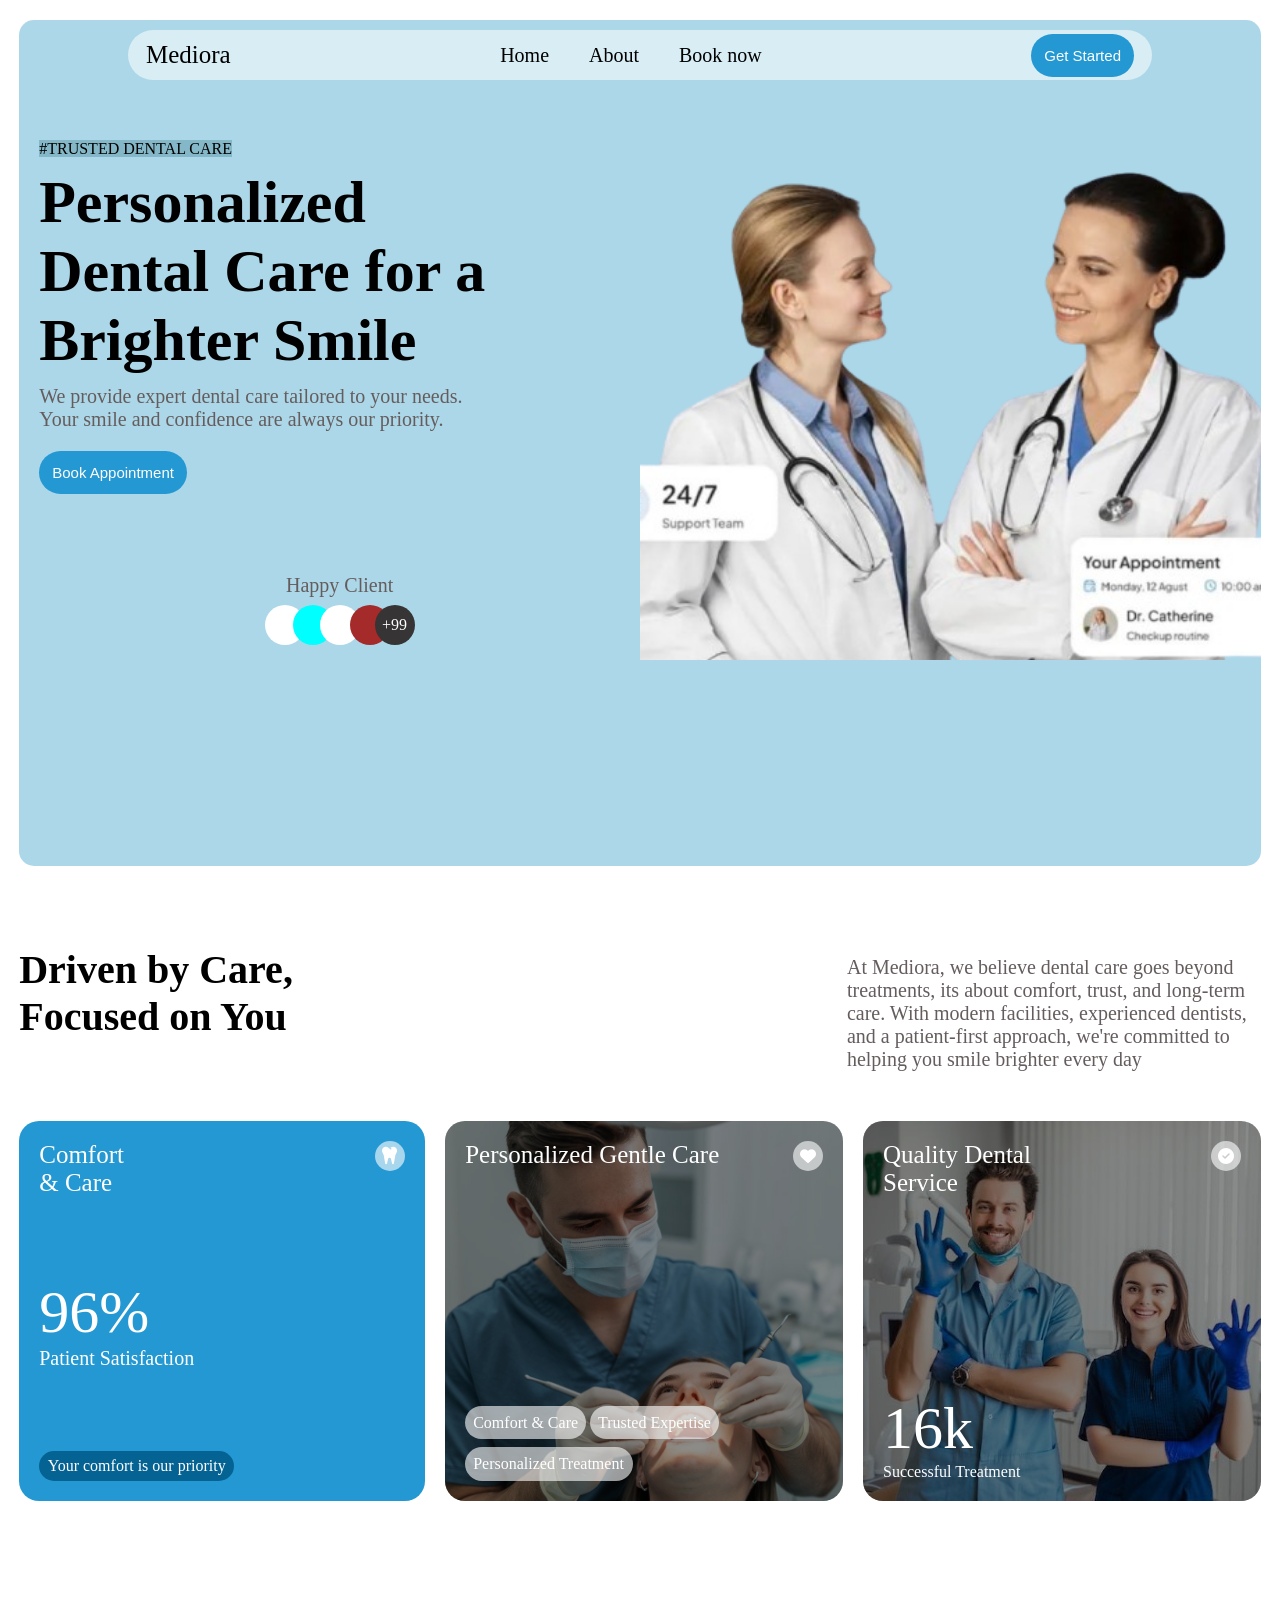
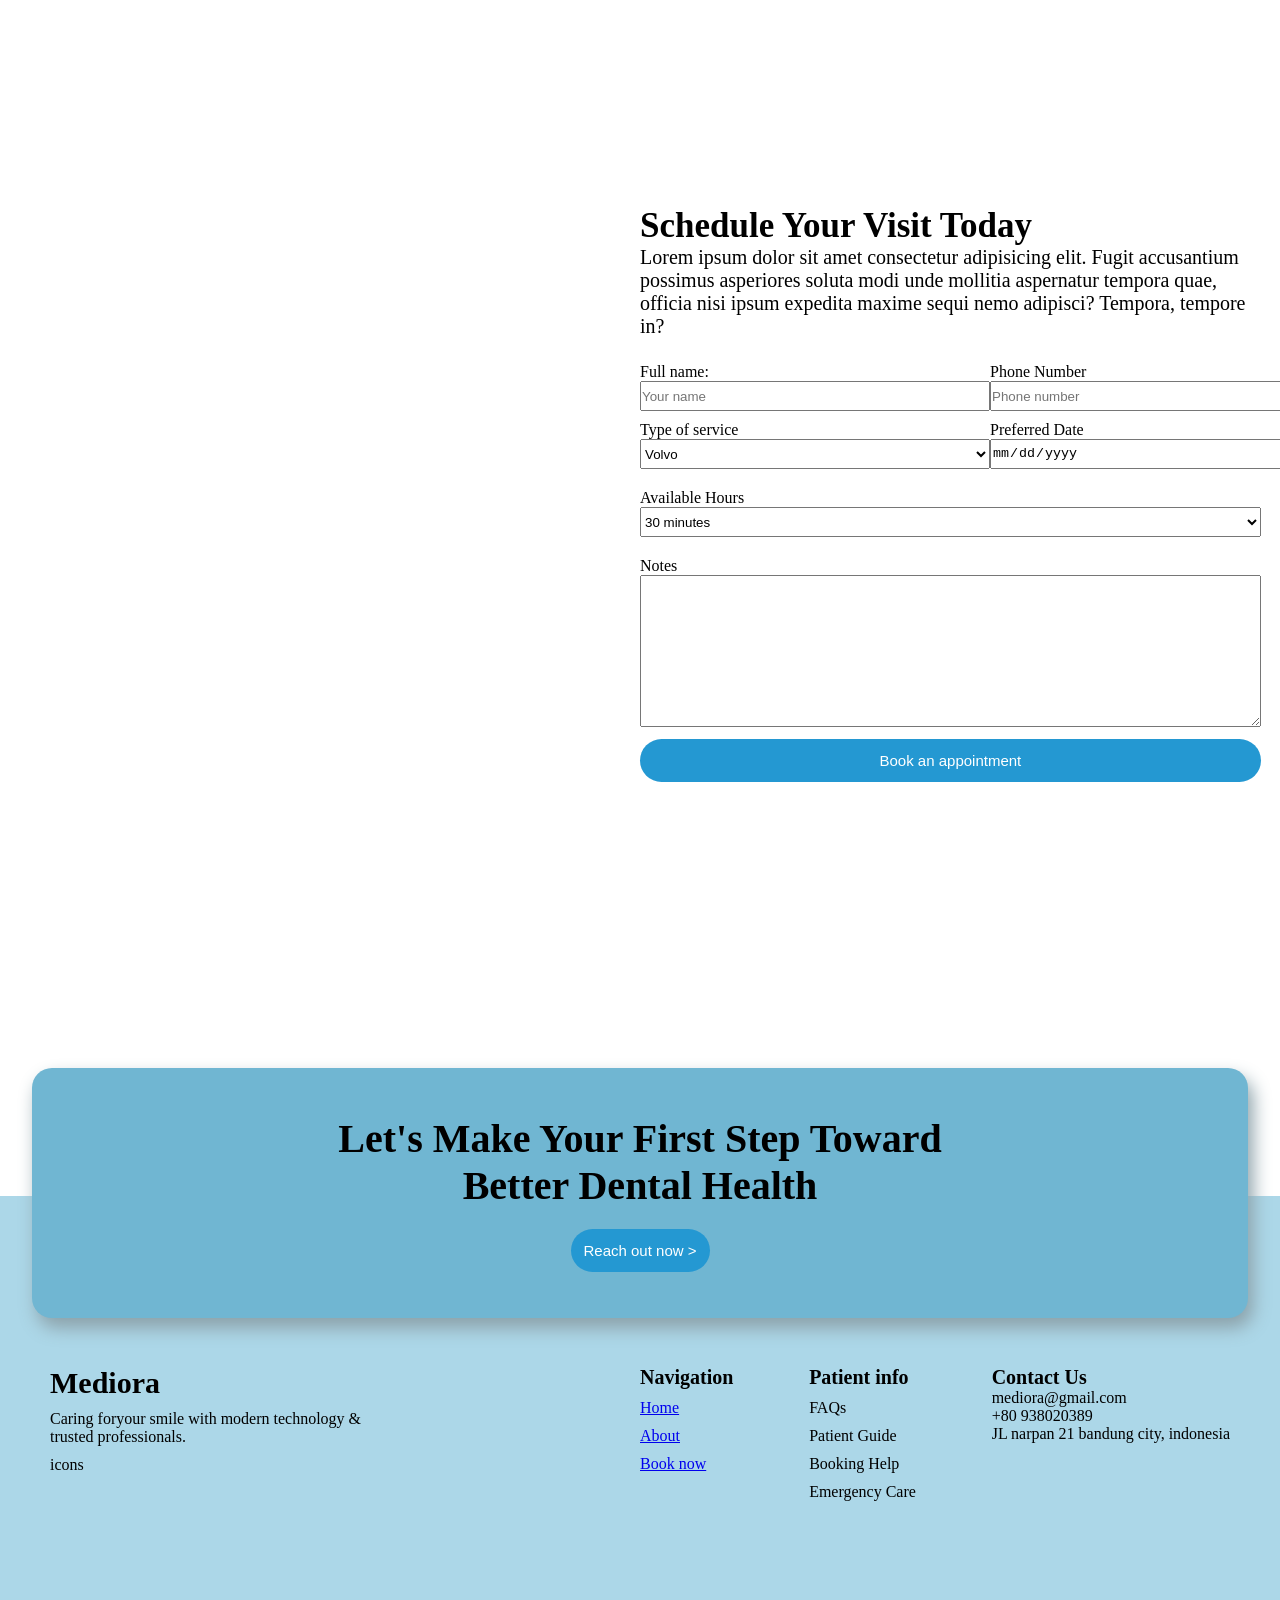
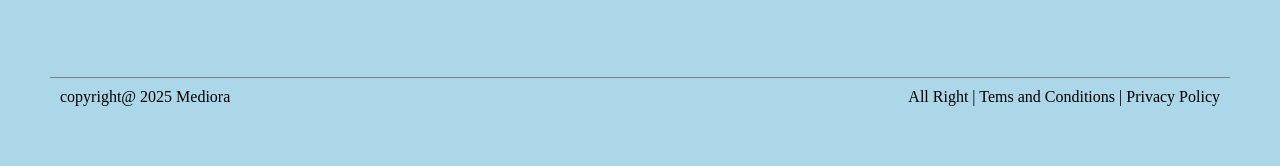
==== index.html @ b41d8091 "create the sidebar and add functionality to it" ====
<!DOCTYPE html>
<html lang="en">
  <head>
    <meta charset="UTF-8" />
    <meta name="viewport" content="width=device-width, initial-scale=1.0" />
    <title>Mediora Detal Clinic</title>
    <link rel="stylesheet" href="/style.css" />
    <link
      rel="stylesheet"
      href="https://cdnjs.cloudflare.com/ajax/libs/font-awesome/6.4.0/css/all.min.css"
    />
  </head>
  <body>
    <div id="home-bg">
      <!-- Navbar -->
      <nav>
        <div class="logoName">Mediora</div>
        <ul>
          <li><a href="#home-bg"> Home</a></li>
          <li><a href="#Section-1">About</a></li>
          <li><a href="#Section-2">Book now</a></li>
        </ul>
        <div class="right-side">
          <button class="btn">Get Started</button>
          <i class="fa-solid fa-bars"></i>
        </div>
      </nav>

      <!-- sidebar -->

      <div class="sidebar">
        <i class="fa-solid fa-xmark"></i>
        <div class="container">
          <li><a href="#home-bg"> Home</a></li>
          <li><a href="#Section-1">About</a></li>
          <li><a href="#Section-2">Book now</a></li>
        </div>
      </div>

      <!-- Hero Section -->
      <header>
        <!-- Hero-left  -->
        <div class="hero-left">
          <div class="container">
            <span>#TRUSTED DENTAL CARE</span>
            <h1>Personalized Dental Care for a Brighter Smile</h1>
            <div class="description">
              <p id="desc">
                We provide expert dental care tailored to your needs.
              </p>
              <p>Your smile and confidence are always our priority.</p>
            </div>

            <button class="btn-1">Book Appointment</button>
            <div class="box">
              <p class="title">Happy Client</p>
              <div class="img-container">
                <div class="img-1"></div>
                <div class="img-2"></div>
                <div class="img-3"></div>
                <div class="img-4"></div>
                <div class="img-5">+99</div>
              </div>
            </div>
          </div>
        </div>
        <!-- Hero-right -->
        <div class="hero-right">
          <div class="img"></div>
        </div>
      </header>
    </div>

    <!-- Section-1 -->
    <section id="Section-1">
      <div class="top-container">
        <h2 class="title">
          Driven by Care, <br />
          Focused on You
        </h2>
        <p class="description">
          At Mediora, we believe dental care goes beyond treatments, its about
          comfort, trust, and long-term care. With modern facilities,
          experienced dentists, and a patient-first approach, we're committed to
          helping you smile brighter every day
        </p>
      </div>
      <div class="Cards-container">
        <!-- card-1 -->
        <div class="card-1">
          <div class="top">
            <span class="title">Comfort <br />& Care</span>
            <span class="tooth-icon"><i class="fa-solid fa-tooth"></i></span>
          </div>
          <div class="center">
            <span class="percentage">96%</span>
            <span>Patient Satisfaction</span>
          </div>
          <span class="bottom"> Your comfort is our priority</span>
        </div>
        <!-- card-2 -->
        <div class="card-2">
          <div class="overlay-bg">
            <div class="container">
              <div class="top">
                <span class="title">Personalized Gentle Care</span>
                <span class="icon"><i class="fa-solid fa-heart"></i></span>
              </div>
              <div class="card-box">
                <div class="top-box">
                  <span class="boxs">Comfort & Care</span>
                  <span class="boxs">Trusted Expertise</span>
                </div>
                <span class="boxs bottom">Personalized Treatment</span>
              </div>
            </div>
          </div>
        </div>
        <!-- card-3 -->
        <div class="card-3">
          <div class="overlay-bg">
            <div class="container">
              <div class="top">
                <span class="title"
                  >Quality Dental <br />
                  Service</span
                >
                <span class="icon">
                  <i class="fa-solid fa-circle-check"></i>
                </span>
              </div>
              <div class="bottom">
                <span class="percentage">16k</span>
                <span class="text">Successful Treatment</span>
              </div>
            </div>
          </div>
        </div>
      </div>
    </section>

    <!-- Section-2 -->
    <section id="Section-2">
      <div class="left-container">
        <iframe
          src="https://www.google.com/maps/embed?pb=!1m18!1m12!1m3!1d2584.1831065946617!2d6.132905076009366!3d49.632003445955725!2m3!1f0!2f0!3f0!3m2!1i1024!2i768!4f13.1!3m3!1m2!1s0x47954ede77e6ffcd%3A0x57d2afcf37277d52!2sCHL%20Eich%20(Center%20Hospitalier%20de%20Luxembourg)!5e0!3m2!1sen!2slu!4v1759330337020!5m2!1sen!2slu"
          width="600"
          height="400"
          style="border: 0"
          allowfullscreen=""
          loading="lazy"
          referrerpolicy="no-referrer-when-downgrade"
        ></iframe>
      </div>
      <div class="right-container">
        <div class="title-container">
          <h4>Schedule Your Visit Today</h4>
          <p>
            Lorem ipsum dolor sit amet consectetur adipisicing elit. Fugit
            accusantium possimus asperiores soluta modi unde mollitia aspernatur
            tempora quae, officia nisi ipsum expedita maxime sequi nemo
            adipisci? Tempora, tempore in?
          </p>
        </div>
        <div class="form-container">
          <form action="/">
            <div class="container-1">
              <div>
                <label for="fname">Full name:</label><br />
                <input
                  type="text"
                  id="fname"
                  name="fname"
                  placeholder="Your name"
                /><br />
              </div>
              <div>
                <label for="number">Phone Number</label><br />
                <input
                  type="number"
                  id="number"
                  name="number"
                  placeholder="Phone number"
                /><br />
              </div>
            </div>
            <div class="container-2">
              <div>
                <label for="type" id="service">Type of service</label> <br />
                <select id="type" name="service">
                  <option value="volvo">Volvo</option>
                  <option value="saab">Saab</option>
                  <option value="fiat">Fiat</option>
                  <option value="audi">Audi</option></select
                ><br />
              </div>
              <div>
                <label for="date">Preferred Date</label> <br />
                <input
                  type="date"
                  id="date"
                  name="date"
                  placeholder="Select date"
                />
              </div>
            </div>
            <div class="container-3">
              <div>
                <label for="hours">Available Hours</label><br />
                <select id="hours" name="hours">
                  <option>30 minutes</option>
                  <option value="saab">1 hour</option>
                  <option value="fiat">2 hour</option>
                  <option value="audi">3 hour</option></select
                ><br />
              </div>
              <div class="text-container">
                <label for="note">Notes</label><br />
                <textarea
                  name="message"
                  rows="10"
                  cols="30"
                  placeholder="Add any notes..."
                >
                </textarea>
              </div>
            </div>
            <div class="btn-container">
              <button>Book an appointment</button>
            </div>
          </form>
        </div>
      </div>
    </section>

    <!--------- Footer ----------->
    <div class="footer">
      <div class="overlay-container">
        <!-- <div> -->
        <h4>
          Let's Make Your First Step Toward <br />
          Better Dental Health
        </h4>
        <button>Reach out now ></button>
        <!-- </div> -->
      </div>

      <div class="main-container">
        <div class="content">
          <div class="left-container">
            <h5>Mediora</h5>
            <p>
              Caring foryour smile with modern technology & <br />trusted
              professionals.
            </p>
            <div class="social-icons">icons</div>
          </div>
          <div class="right-container">
            <div class="navigation">
              <h5>Navigation</h5>
              <a href="#home-bg">Home</a>
              <a href="#Section-1">About</a>
              <a href="#Section-2" id="text3">Book now</a>
            </div>
            <div class="info">
              <h5>Patient info</h5>
              <span id="text1">FAQs</span>
              <span id="text2">Patient Guide </span>
              <span id="text3">Booking Help</span>
              <span id="text4">Emergency Care</span>
            </div>
            <div class="contact">
              <h5>Contact Us</h5>
              <div>mediora@gmail.com</div>
              <div>+80 938020389</div>
              <div>JL narpan 21 bandung city, indonesia</div>
            </div>
          </div>
        </div>
        <div>
          <div class="bottom">
            <div>copyright@ 2025 Mediora</div>
            <div>All Right | Tems and Conditions | Privacy Policy</div>
          </div>
        </div>
      </div>
    </div>
    <!-- Scripts -->

    <script src="/index.js"></script>
  </body>
</html>
---- style.css ----
* {
  margin: 0;
  padding: 0;
  -webkit-box-sizing: border-box;
          box-sizing: border-box;
}

* body {
  height: 100%;
  display: -webkit-box;
  display: -ms-flexbox;
  display: flex;
  -webkit-box-orient: vertical;
  -webkit-box-direction: normal;
      -ms-flex-direction: column;
          flex-direction: column;
  -webkit-box-align: center;
      -ms-flex-align: center;
          align-items: center;
}

#home-bg {
  height: 100%;
  width: 97%;
  display: -webkit-box;
  display: -ms-flexbox;
  display: flex;
  -webkit-box-orient: vertical;
  -webkit-box-direction: normal;
      -ms-flex-direction: column;
          flex-direction: column;
  background-color: #acd7e8;
  -webkit-box-align: center;
      -ms-flex-align: center;
          align-items: center;
  margin: 5px;
  border-radius: 15px;
  -webkit-transition: margin-top 0.3s ease;
  transition: margin-top 0.3s ease;
  -webkit-transition: width 0.3s ease;
  transition: width 0.3s ease;
}

#home-bg.scrolled {
  margin: 0;
}

@media (min-width: 720px) {
  #home-bg {
    height: 94vh;
    margin: 20px;
  }
  #home-bg.scrolled {
    margin: 0;
    width: 100%;
  }
}

nav {
  height: 50px;
  width: 80vw;
  margin-top: 10px;
  padding: 18px;
  position: fixed;
  z-index: 5;
  display: -webkit-box;
  display: -ms-flexbox;
  display: flex;
  -webkit-box-orient: horizontal;
  -webkit-box-direction: normal;
      -ms-flex-direction: row;
          flex-direction: row;
  -webkit-box-pack: justify;
      -ms-flex-pack: justify;
          justify-content: space-between;
  -webkit-box-align: center;
      -ms-flex-align: center;
          align-items: center;
  background-color: #d9eef4;
  border-radius: 30px;
  -webkit-transition: width 0.3s ease;
  transition: width 0.3s ease;
  /* optional: for smoother effect */
}

nav.scrolled {
  margin-top: 0;
  width: 100%;
}

nav .logoName {
  font-size: 25px;
}

nav ul {
  display: none;
  -webkit-box-orient: horizontal;
  -webkit-box-direction: normal;
      -ms-flex-direction: row;
          flex-direction: row;
  list-style: none;
}

@media (min-width: 960px) {
  nav ul {
    display: -webkit-box;
    display: -ms-flexbox;
    display: flex;
  }
}

nav ul li {
  font-size: 20px;
  margin: 0 20px;
  text-decoration: none;
}

nav ul li a {
  color: black;
  text-decoration: none;
}

nav .right-side {
  display: -webkit-box;
  display: -ms-flexbox;
  display: flex;
  -webkit-box-align: center;
      -ms-flex-align: center;
          align-items: center;
  justify-items: center;
}

nav .right-side .btn {
  background-color: #2498d2;
  color: white;
  cursor: pointer;
  border-radius: 22px;
  border: none;
  padding: 13px;
  font-size: 15px;
  display: none;
}

@media (min-width: 720px) {
  nav .right-side .btn {
    display: -webkit-box;
    display: -ms-flexbox;
    display: flex;
  }
}

nav .right-side .fa-bars {
  display: -webkit-box;
  display: -ms-flexbox;
  display: flex;
  font-size: 25px;
}

@media (min-width: 960px) {
  nav .right-side .fa-bars {
    display: none;
  }
}

.sidebar {
  height: 100vh;
  width: 80%;
  display: none;
  -webkit-box-orient: vertical;
  -webkit-box-direction: normal;
      -ms-flex-direction: column;
          flex-direction: column;
  position: fixed;
  top: 0;
  right: 0;
  z-index: 10;
  background-color: #acd7e8;
  -webkit-transition: 0.4s ease;
  transition: 0.4s ease;
}

.sidebar .fa-xmark {
  font-size: 30px;
  margin: 20px;
}

.sidebar .container {
  height: 100%;
  width: 100%;
  display: -webkit-box;
  display: -ms-flexbox;
  display: flex;
  -webkit-box-orient: vertical;
  -webkit-box-direction: normal;
      -ms-flex-direction: column;
          flex-direction: column;
  -webkit-box-align: center;
      -ms-flex-align: center;
          align-items: center;
  gap: 50px;
  margin-top: 50px;
}

.sidebar .container li {
  list-style: none;
  font-size: 20px;
  font-weight: bold;
}

.sidebar .container li a {
  color: black;
  text-decoration: none;
}

header {
  width: 100%;
  height: 710px;
  display: -webkit-box;
  display: -ms-flexbox;
  display: flex;
  -webkit-box-orient: vertical;
  -webkit-box-direction: normal;
      -ms-flex-direction: column;
          flex-direction: column;
  margin-top: 80px;
}

@media (min-width: 720px) {
  header {
    -webkit-box-orient: horizontal;
    -webkit-box-direction: normal;
        -ms-flex-direction: row;
            flex-direction: row;
    height: 150vh;
  }
}

header .hero-left {
  width: 100%;
  padding-top: 40px;
}

@media (min-width: 720px) {
  header .hero-left {
    width: 50%;
    padding-left: 20px;
  }
}

header .hero-left .container {
  width: 100%;
  display: -webkit-box;
  display: -ms-flexbox;
  display: flex;
  -webkit-box-orient: vertical;
  -webkit-box-direction: normal;
      -ms-flex-direction: column;
          flex-direction: column;
  justify-items: center;
  -webkit-box-align: center;
      -ms-flex-align: center;
          align-items: center;
}

@media (min-width: 720px) {
  header .hero-left .container {
    display: block;
    justify-items: start;
    -webkit-box-align: start;
        -ms-flex-align: start;
            align-items: start;
  }
}

header .hero-left .container span {
  background-color: #84b8c8;
}

header .hero-left .container h1 {
  margin-top: 15px;
  font-size: 35px;
  width: auto;
  text-align: center;
}

@media (min-width: 720px) {
  header .hero-left .container h1 {
    width: 450px;
    font-size: 60px;
    margin-top: 10px;
    text-align: start;
  }
}

header .hero-left .container .description {
  margin-top: 15px;
  text-align: center;
  width: auto;
  font-size: 15px;
  color: #655d5d;
}

@media (min-width: 720px) {
  header .hero-left .container .description {
    width: 450px;
    margin-top: 10px;
    text-align: start;
    font-size: 20px;
  }
}

header .hero-left .container .btn-1 {
  margin-top: 20px;
  background-color: #2498d2;
  color: white;
  cursor: pointer;
  border-radius: 22px;
  border: none;
  padding: 13px;
  font-size: 15px;
}

header .hero-left .container .box {
  margin-top: 50px;
  display: -webkit-box;
  display: -ms-flexbox;
  display: flex;
  -webkit-box-orient: vertical;
  -webkit-box-direction: normal;
      -ms-flex-direction: column;
          flex-direction: column;
  -webkit-box-align: center;
      -ms-flex-align: center;
          align-items: center;
}

@media (min-width: 720px) {
  header .hero-left .container .box {
    margin-top: 80px;
  }
}

header .hero-left .container .box .title {
  font-size: 20px;
  color: #655d5d;
}

header .hero-left .container .box .img-container {
  width: 150px;
  display: -webkit-box;
  display: -ms-flexbox;
  display: flex;
  position: relative;
  margin-top: 8px;
  z-index: 1;
}

header .hero-left .container .box .img-container .img-1 {
  height: 40px;
  width: 40px;
  border-radius: 50px;
  background-color: white;
}

header .hero-left .container .box .img-container .img-2 {
  height: 40px;
  width: 40px;
  border-radius: 50px;
  background-color: white;
  position: absolute;
  left: 28px;
  background-color: aqua;
}

header .hero-left .container .box .img-container .img-3 {
  height: 40px;
  width: 40px;
  border-radius: 50px;
  background-color: white;
  z-index: 1;
  position: absolute;
  left: 55px;
}

header .hero-left .container .box .img-container .img-4 {
  z-index: 1;
  height: 40px;
  width: 40px;
  border-radius: 50px;
  background-color: white;
  position: absolute;
  left: 85px;
  background-color: brown;
}

header .hero-left .container .box .img-container .img-5 {
  height: 40px;
  width: 40px;
  border-radius: 50px;
  background-color: white;
  z-index: 1;
  position: absolute;
  left: 110px;
  background-color: #363434;
  color: white;
  display: -webkit-box;
  display: -ms-flexbox;
  display: flex;
  -webkit-box-align: center;
      -ms-flex-align: center;
          align-items: center;
  -webkit-box-pack: center;
      -ms-flex-pack: center;
          justify-content: center;
}

header .hero-right {
  width: 100%;
  height: 100%;
  margin-top: 20px;
  display: -webkit-box;
  display: -ms-flexbox;
  display: flex;
  -webkit-box-align: center;
      -ms-flex-align: center;
          align-items: center;
  -webkit-box-pack: center;
      -ms-flex-pack: center;
          justify-content: center;
}

@media (min-width: 720px) {
  header .hero-right {
    width: 50%;
    height: 560px;
    margin-top: 0;
  }
}

header .hero-right .img {
  background-image: url("assets/images/dentist--bg.png");
  background-repeat: no-repeat;
  background-position: center;
  background-size: cover;
  width: 100%;
  height: 300px;
}

@media (min-width: 720px) {
  header .hero-right .img {
    width: 100%;
    height: 100%;
  }
}

#Section-1 {
  height: 100%;
  width: 97%;
  margin-top: 60px;
}

@media (min-width: 720px) {
  #Section-1 {
    height: 90vh;
  }
}

#Section-1 .top-container {
  display: -webkit-box;
  display: -ms-flexbox;
  display: flex;
  -webkit-box-orient: vertical;
  -webkit-box-direction: normal;
      -ms-flex-direction: column;
          flex-direction: column;
  -webkit-box-align: center;
      -ms-flex-align: center;
          align-items: center;
  -webkit-box-pack: center;
      -ms-flex-pack: center;
          justify-content: center;
}

@media (min-width: 720px) {
  #Section-1 .top-container {
    -webkit-box-orient: horizontal;
    -webkit-box-direction: normal;
        -ms-flex-direction: row;
            flex-direction: row;
    -webkit-box-align: start;
        -ms-flex-align: start;
            align-items: start;
    -webkit-box-pack: justify;
        -ms-flex-pack: justify;
            justify-content: space-between;
  }
}

#Section-1 .top-container .title {
  width: 100%;
  font-size: 30px;
  text-align: center;
}

@media (min-width: 720px) {
  #Section-1 .top-container .title {
    font-size: 40px;
    text-align: start;
  }
}

#Section-1 .top-container .description {
  margin-top: 19px;
  text-align: center;
  width: 100%;
  font-size: 15px;
  color: #655d5d;
}

@media (min-width: 720px) {
  #Section-1 .top-container .description {
    width: 50%;
    margin-top: 10px;
    text-align: start;
    font-size: 20px;
  }
}

#Section-1 .Cards-container {
  margin-top: 50px;
  display: -webkit-box;
  display: -ms-flexbox;
  display: flex;
  -webkit-box-orient: vertical;
  -webkit-box-direction: normal;
      -ms-flex-direction: column;
          flex-direction: column;
  -webkit-box-pack: center;
      -ms-flex-pack: center;
          justify-content: center;
  -webkit-box-align: center;
      -ms-flex-align: center;
          align-items: center;
  gap: 20px;
}

@media (min-width: 720px) {
  #Section-1 .Cards-container {
    -webkit-box-orient: horizontal;
    -webkit-box-direction: normal;
        -ms-flex-direction: row;
            flex-direction: row;
  }
}

#Section-1 .Cards-container .card-1 {
  padding: 20px;
  height: 280px;
  width: 100%;
  border-radius: 20px;
  background-color: #2498d2;
  overflow: hidden;
  color: white;
  display: -webkit-box;
  display: -ms-flexbox;
  display: flex;
  -webkit-box-orient: vertical;
  -webkit-box-direction: normal;
      -ms-flex-direction: column;
          flex-direction: column;
  -webkit-box-pack: justify;
      -ms-flex-pack: justify;
          justify-content: space-between;
}

@media (min-width: 720px) {
  #Section-1 .Cards-container .card-1 {
    height: 380px;
    width: 500px;
  }
}

#Section-1 .Cards-container .card-1 .top {
  display: -webkit-box;
  display: -ms-flexbox;
  display: flex;
  -webkit-box-pack: justify;
      -ms-flex-pack: justify;
          justify-content: space-between;
}

#Section-1 .Cards-container .card-1 .top .title {
  font-size: 19px;
}

@media (min-width: 720px) {
  #Section-1 .Cards-container .card-1 .top .title {
    font-size: 25px;
  }
}

#Section-1 .Cards-container .card-1 .top .tooth-icon {
  height: 30px;
  width: 30px;
  border-radius: 30px;
  display: -webkit-box;
  display: -ms-flexbox;
  display: flex;
  color: white;
  -webkit-box-pack: center;
      -ms-flex-pack: center;
          justify-content: center;
  -webkit-box-align: center;
      -ms-flex-align: center;
          align-items: center;
  background-color: rgba(255, 255, 255, 0.6);
}

#Section-1 .Cards-container .card-1 .top .tooth-icon .fa-tooth {
  font-size: 20px;
}

#Section-1 .Cards-container .card-1 .center {
  display: -webkit-box;
  display: -ms-flexbox;
  display: flex;
  -webkit-box-orient: vertical;
  -webkit-box-direction: normal;
      -ms-flex-direction: column;
          flex-direction: column;
}

#Section-1 .Cards-container .card-1 .center .percentage {
  font-size: 45px;
}

@media (min-width: 720px) {
  #Section-1 .Cards-container .card-1 .center .percentage {
    font-size: 60px;
  }
}

#Section-1 .Cards-container .card-1 .center span {
  font-size: 15px;
}

@media (min-width: 720px) {
  #Section-1 .Cards-container .card-1 .center span {
    font-size: 20px;
  }
}

#Section-1 .Cards-container .card-1 .bottom {
  width: 190px;
  height: 30px;
  font-size: 15px;
  display: -webkit-box;
  display: -ms-flexbox;
  display: flex;
  -webkit-box-align: center;
      -ms-flex-align: center;
          align-items: center;
  -webkit-box-pack: center;
      -ms-flex-pack: center;
          justify-content: center;
  border-radius: 20px;
  background-color: #046393;
}

@media (min-width: 720px) {
  #Section-1 .Cards-container .card-1 .bottom {
    width: 195px;
    font-size: 16px;
  }
}

#Section-1 .Cards-container .card-2 {
  background-image: url("/assets/images/dentist-2.jpg");
  background-repeat: no-repeat;
  background-position: center;
  background-size: cover;
  height: 280px;
  width: 100%;
  border-radius: 20px;
  background-color: #2498d2;
  overflow: hidden;
  color: white;
  display: -webkit-box;
  display: -ms-flexbox;
  display: flex;
  -webkit-box-orient: vertical;
  -webkit-box-direction: normal;
      -ms-flex-direction: column;
          flex-direction: column;
}

@media (min-width: 720px) {
  #Section-1 .Cards-container .card-2 {
    height: 380px;
    width: 500px;
  }
}

#Section-1 .Cards-container .card-2 .overlay-bg {
  background-color: rgba(0, 0, 0, 0.448);
  height: 100%;
  width: 100%;
}

#Section-1 .Cards-container .card-2 .overlay-bg .container {
  height: 100%;
  width: 100%;
  padding: 20px;
  display: -webkit-box;
  display: -ms-flexbox;
  display: flex;
  -webkit-box-orient: vertical;
  -webkit-box-direction: normal;
      -ms-flex-direction: column;
          flex-direction: column;
  -webkit-box-pack: justify;
      -ms-flex-pack: justify;
          justify-content: space-between;
}

#Section-1 .Cards-container .card-2 .overlay-bg .container .top {
  display: -webkit-box;
  display: -ms-flexbox;
  display: flex;
  -webkit-box-orient: vertical;
  -webkit-box-direction: normal;
      -ms-flex-direction: column;
          flex-direction: column;
  -webkit-box-pack: justify;
      -ms-flex-pack: justify;
          justify-content: space-between;
  -ms-flex-direction: row;
      flex-direction: row;
}

#Section-1 .Cards-container .card-2 .overlay-bg .container .top .title {
  font-size: 19px;
}

@media (min-width: 720px) {
  #Section-1 .Cards-container .card-2 .overlay-bg .container .top .title {
    font-size: 25px;
  }
}

#Section-1 .Cards-container .card-2 .overlay-bg .container .top .icon {
  height: 30px;
  width: 30px;
  border-radius: 30px;
  display: -webkit-box;
  display: -ms-flexbox;
  display: flex;
  color: white;
  -webkit-box-pack: center;
      -ms-flex-pack: center;
          justify-content: center;
  -webkit-box-align: center;
      -ms-flex-align: center;
          align-items: center;
  background-color: rgba(255, 255, 255, 0.6);
}

#Section-1 .Cards-container .card-2 .overlay-bg .container .card-box {
  display: -webkit-box;
  display: -ms-flexbox;
  display: flex;
  -webkit-box-orient: vertical;
  -webkit-box-direction: normal;
      -ms-flex-direction: column;
          flex-direction: column;
  gap: 15px;
}

#Section-1 .Cards-container .card-2 .overlay-bg .container .card-box .boxs {
  background-color: rgba(255, 255, 255, 0.6);
  padding: 8px;
  border-radius: 20px;
}

#Section-1 .Cards-container .card-2 .overlay-bg .container .card-box .bottom {
  width: 168px;
}

#Section-1 .Cards-container .card-3 {
  background-image: url("/assets/images/dentist-3.jpg");
  background-repeat: no-repeat;
  background-position: center;
  background-size: cover;
  height: 280px;
  width: 100%;
  border-radius: 20px;
  background-color: #2498d2;
  overflow: hidden;
  color: white;
  display: -webkit-box;
  display: -ms-flexbox;
  display: flex;
  -webkit-box-orient: vertical;
  -webkit-box-direction: normal;
      -ms-flex-direction: column;
          flex-direction: column;
}

@media (min-width: 720px) {
  #Section-1 .Cards-container .card-3 {
    height: 380px;
    width: 500px;
  }
}

#Section-1 .Cards-container .card-3 .overlay-bg {
  background-color: rgba(0, 0, 0, 0.448);
  height: 100%;
  width: 100%;
}

#Section-1 .Cards-container .card-3 .overlay-bg .container {
  height: 100%;
  width: 100%;
  padding: 20px;
  display: -webkit-box;
  display: -ms-flexbox;
  display: flex;
  -webkit-box-orient: vertical;
  -webkit-box-direction: normal;
      -ms-flex-direction: column;
          flex-direction: column;
  -webkit-box-pack: justify;
      -ms-flex-pack: justify;
          justify-content: space-between;
}

#Section-1 .Cards-container .card-3 .overlay-bg .container .top {
  display: -webkit-box;
  display: -ms-flexbox;
  display: flex;
  -webkit-box-orient: vertical;
  -webkit-box-direction: normal;
      -ms-flex-direction: column;
          flex-direction: column;
  -webkit-box-pack: justify;
      -ms-flex-pack: justify;
          justify-content: space-between;
  -ms-flex-direction: row;
      flex-direction: row;
}

#Section-1 .Cards-container .card-3 .overlay-bg .container .top .title {
  font-size: 19px;
}

@media (min-width: 720px) {
  #Section-1 .Cards-container .card-3 .overlay-bg .container .top .title {
    font-size: 25px;
  }
}

#Section-1 .Cards-container .card-3 .overlay-bg .container .top .icon {
  height: 30px;
  width: 30px;
  border-radius: 30px;
  display: -webkit-box;
  display: -ms-flexbox;
  display: flex;
  color: white;
  -webkit-box-pack: center;
      -ms-flex-pack: center;
          justify-content: center;
  -webkit-box-align: center;
      -ms-flex-align: center;
          align-items: center;
  background-color: rgba(255, 255, 255, 0.6);
}

#Section-1 .Cards-container .card-3 .overlay-bg .container .bottom {
  display: -webkit-box;
  display: -ms-flexbox;
  display: flex;
  -webkit-box-orient: vertical;
  -webkit-box-direction: normal;
      -ms-flex-direction: column;
          flex-direction: column;
}

#Section-1 .Cards-container .card-3 .overlay-bg .container .bottom .percentage {
  font-size: 45px;
}

@media (min-width: 720px) {
  #Section-1 .Cards-container .card-3 .overlay-bg .container .bottom .percentage {
    font-size: 60px;
  }
}

#Section-2 {
  height: 100%;
  width: 97%;
  display: -webkit-box;
  display: -ms-flexbox;
  display: flex;
  -webkit-box-orient: vertical;
  -webkit-box-direction: normal;
      -ms-flex-direction: column;
          flex-direction: column;
  -webkit-box-pack: center;
      -ms-flex-pack: center;
          justify-content: center;
  gap: 30px;
  margin-top: 50px;
}

@media (min-width: 720px) {
  #Section-2 {
    -webkit-box-orient: horizontal;
    -webkit-box-direction: normal;
        -ms-flex-direction: row;
            flex-direction: row;
    -webkit-box-pack: justify;
        -ms-flex-pack: justify;
            justify-content: space-between;
    gap: 20px;
    height: 90vh;
  }
}

#Section-2 .left-container {
  width: 100%;
  height: 350px;
  overflow: hidden;
  border-radius: 10px;
}

@media (min-width: 720px) {
  #Section-2 .left-container {
    width: 50%;
    height: 560px;
    -webkit-box-orient: horizontal;
    -webkit-box-direction: normal;
        -ms-flex-direction: row;
            flex-direction: row;
  }
}

#Section-2 .left-container iframe {
  width: 100%;
  height: 100%;
}

@media (min-width: 720px) {
  #Section-2 .left-container iframe {
    width: 730px;
  }
}

#Section-2 .right-container {
  width: 100%;
  height: 100%;
  display: -webkit-box;
  display: -ms-flexbox;
  display: flex;
  -webkit-box-orient: vertical;
  -webkit-box-direction: normal;
      -ms-flex-direction: column;
          flex-direction: column;
}

@media (min-width: 720px) {
  #Section-2 .right-container {
    width: 50%;
    height: 560px;
  }
}

#Section-2 .right-container .title-container {
  display: -webkit-box;
  display: -ms-flexbox;
  display: flex;
  -webkit-box-orient: vertical;
  -webkit-box-direction: normal;
      -ms-flex-direction: column;
          flex-direction: column;
  -webkit-box-pack: center;
      -ms-flex-pack: center;
          justify-content: center;
  -webkit-box-align: center;
      -ms-flex-align: center;
          align-items: center;
}

@media (min-width: 720px) {
  #Section-2 .right-container .title-container {
    -webkit-box-pack: start;
        -ms-flex-pack: start;
            justify-content: start;
    -webkit-box-align: start;
        -ms-flex-align: start;
            align-items: start;
  }
}

#Section-2 .right-container .title-container h4 {
  font-size: 25px;
}

@media (min-width: 720px) {
  #Section-2 .right-container .title-container h4 {
    font-size: 35px;
  }
}

#Section-2 .right-container .title-container p {
  font-size: 16px;
  text-align: center;
}

@media (min-width: 720px) {
  #Section-2 .right-container .title-container p {
    font-size: 20px;
    text-align: start;
  }
}

#Section-2 .right-container .form-container {
  display: -webkit-box;
  display: -ms-flexbox;
  display: flex;
  -webkit-box-orient: vertical;
  -webkit-box-direction: normal;
      -ms-flex-direction: column;
          flex-direction: column;
  gap: 20px;
  margin-top: 25px;
}

#Section-2 .right-container .form-container .container-1 {
  display: -webkit-box;
  display: -ms-flexbox;
  display: flex;
  -webkit-box-orient: vertical;
  -webkit-box-direction: normal;
      -ms-flex-direction: column;
          flex-direction: column;
  -webkit-box-pack: justify;
      -ms-flex-pack: justify;
          justify-content: space-between;
}

@media (min-width: 720px) {
  #Section-2 .right-container .form-container .container-1 {
    -webkit-box-orient: horizontal;
    -webkit-box-direction: normal;
        -ms-flex-direction: row;
            flex-direction: row;
  }
}

#Section-2 .right-container .form-container .container-1 label {
  margin-right: 10px;
}

#Section-2 .right-container .form-container .container-1 input {
  width: 100%;
  height: 30px;
}

@media (min-width: 720px) {
  #Section-2 .right-container .form-container .container-1 input {
    width: 350px;
  }
}

#Section-2 .right-container .form-container .container-2 {
  margin-top: 10px;
  display: -webkit-box;
  display: -ms-flexbox;
  display: flex;
  -webkit-box-orient: vertical;
  -webkit-box-direction: normal;
      -ms-flex-direction: column;
          flex-direction: column;
  -webkit-box-pack: justify;
      -ms-flex-pack: justify;
          justify-content: space-between;
}

@media (min-width: 720px) {
  #Section-2 .right-container .form-container .container-2 {
    -webkit-box-orient: horizontal;
    -webkit-box-direction: normal;
        -ms-flex-direction: row;
            flex-direction: row;
  }
}

#Section-2 .right-container .form-container .container-2 select {
  width: 100%;
  height: 30px;
}

@media (min-width: 720px) {
  #Section-2 .right-container .form-container .container-2 select {
    width: 350px;
  }
}

#Section-2 .right-container .form-container .container-2 input {
  width: 100%;
  height: 30px;
}

@media (min-width: 720px) {
  #Section-2 .right-container .form-container .container-2 input {
    width: 350px;
  }
}

#Section-2 .right-container .form-container .container-3 {
  display: -webkit-box;
  display: -ms-flexbox;
  display: flex;
  -webkit-box-orient: vertical;
  -webkit-box-direction: normal;
      -ms-flex-direction: column;
          flex-direction: column;
  margin-top: 20px;
}

#Section-2 .right-container .form-container .container-3 select {
  width: 100%;
  height: 30px;
}

#Section-2 .right-container .form-container .container-3 .text-container {
  margin-top: 20px;
}

#Section-2 .right-container .form-container .container-3 .text-container textarea {
  width: 100%;
}

#Section-2 .right-container .form-container .btn-container {
  display: -webkit-box;
  display: -ms-flexbox;
  display: flex;
  -webkit-box-align: center;
      -ms-flex-align: center;
          align-items: center;
  -webkit-box-pack: center;
      -ms-flex-pack: center;
          justify-content: center;
  margin-top: 8px;
}

#Section-2 .right-container .form-container .btn-container button {
  width: 100%;
  background-color: #2498d2;
  color: white;
  cursor: pointer;
  border-radius: 22px;
  border: none;
  padding: 13px;
  font-size: 15px;
}

.footer {
  height: 810px;
  width: 100%;
  margin-top: 50px;
  position: relative;
  display: -webkit-box;
  display: -ms-flexbox;
  display: flex;
  -webkit-box-orient: vertical;
  -webkit-box-direction: normal;
      -ms-flex-direction: column;
          flex-direction: column;
  -webkit-box-align: center;
      -ms-flex-align: center;
          align-items: center;
  -webkit-box-pack: end;
      -ms-flex-pack: end;
          justify-content: end;
}

@media (min-width: 720px) {
  .footer {
    height: 700px;
  }
}

.footer .overlay-container {
  height: 250px;
  width: 95%;
  position: absolute;
  top: 2px;
  z-index: 20px;
  border-radius: 20px;
  display: -webkit-box;
  display: -ms-flexbox;
  display: flex;
  -webkit-box-orient: vertical;
  -webkit-box-direction: normal;
      -ms-flex-direction: column;
          flex-direction: column;
  -webkit-box-align: center;
      -ms-flex-align: center;
          align-items: center;
  -webkit-box-pack: center;
      -ms-flex-pack: center;
          justify-content: center;
  background-color: #70b6d2;
  -webkit-box-shadow: 5px 10px 18px #8ca2aa;
          box-shadow: 5px 10px 18px #8ca2aa;
}

.footer .overlay-container h4 {
  font-size: 25px;
  text-align: center;
}

@media (min-width: 720px) {
  .footer .overlay-container h4 {
    font-size: 40px;
  }
}

.footer .overlay-container button {
  margin-top: 20px;
  background-color: #2498d2;
  color: white;
  cursor: pointer;
  border-radius: 22px;
  border: none;
  padding: 13px;
  font-size: 15px;
}

.footer .main-container {
  height: 700px;
  width: 100%;
  padding: 10px;
  display: -webkit-box;
  display: -ms-flexbox;
  display: flex;
  -webkit-box-orient: vertical;
  -webkit-box-direction: normal;
      -ms-flex-direction: column;
          flex-direction: column;
  -webkit-box-pack: justify;
      -ms-flex-pack: justify;
          justify-content: space-between;
  background-color: #acd7e8;
}

@media (min-width: 720px) {
  .footer .main-container {
    height: 570px;
    padding: 50px;
  }
}

.footer .main-container .content {
  height: 420px;
  width: auto;
  margin-top: 170px;
  display: -webkit-box;
  display: -ms-flexbox;
  display: flex;
  -webkit-box-orient: vertical;
  -webkit-box-direction: normal;
      -ms-flex-direction: column;
          flex-direction: column;
  -webkit-box-pack: end;
      -ms-flex-pack: end;
          justify-content: end;
  -webkit-box-align: center;
      -ms-flex-align: center;
          align-items: center;
}

@media (min-width: 720px) {
  .footer .main-container .content {
    height: 300px;
    margin-top: 120px;
    -webkit-box-align: start;
        -ms-flex-align: start;
            align-items: start;
    -webkit-box-orient: horizontal;
    -webkit-box-direction: normal;
        -ms-flex-direction: row;
            flex-direction: row;
    -webkit-box-pack: justify;
        -ms-flex-pack: justify;
            justify-content: space-between;
  }
}

.footer .main-container .content .left-container {
  width: 100%;
  display: -webkit-box;
  display: -ms-flexbox;
  display: flex;
  -webkit-box-orient: vertical;
  -webkit-box-direction: normal;
      -ms-flex-direction: column;
          flex-direction: column;
  -webkit-box-pack: center;
      -ms-flex-pack: center;
          justify-content: center;
  -webkit-box-align: center;
      -ms-flex-align: center;
          align-items: center;
}

@media (min-width: 720px) {
  .footer .main-container .content .left-container {
    width: 50%;
    -webkit-box-pack: start;
        -ms-flex-pack: start;
            justify-content: start;
    -webkit-box-align: start;
        -ms-flex-align: start;
            align-items: start;
  }
}

.footer .main-container .content .left-container h5 {
  font-size: 30px;
}

.footer .main-container .content .left-container p {
  margin-top: 10px;
  text-align: center;
}

@media (min-width: 720px) {
  .footer .main-container .content .left-container p {
    text-align: start;
  }
}

.footer .main-container .content .left-container .social-icons {
  margin-top: 10px;
}

.footer .main-container .content .right-container {
  width: 100%;
  display: -ms-grid;
  display: grid;
  -ms-grid-columns: auto auto;
      grid-template-columns: auto auto;
  -webkit-box-pack: justify;
      -ms-flex-pack: justify;
          justify-content: space-between;
}

@media (min-width: 720px) {
  .footer .main-container .content .right-container {
    width: 50%;
    -webkit-box-pack: justify;
        -ms-flex-pack: justify;
            justify-content: space-between;
    -ms-grid-columns: auto auto auto;
        grid-template-columns: auto auto auto;
  }
}

.footer .main-container .content .right-container .navigation {
  display: -webkit-box;
  display: -ms-flexbox;
  display: flex;
  -webkit-box-orient: vertical;
  -webkit-box-direction: normal;
      -ms-flex-direction: column;
          flex-direction: column;
  gap: 10px;
}

.footer .main-container .content .right-container .navigation h5 {
  font-size: 20px;
}

.footer .main-container .content .right-container .info {
  display: -webkit-box;
  display: -ms-flexbox;
  display: flex;
  -webkit-box-orient: vertical;
  -webkit-box-direction: normal;
      -ms-flex-direction: column;
          flex-direction: column;
  gap: 10px;
}

.footer .main-container .content .right-container .info h5 {
  font-size: 20px;
}

.footer .main-container .content .right-container .contact {
  -ms-grid-column: 1;
  -ms-grid-column-span: 2;
  grid-column: 1 / span 2;
  text-align: center;
  gap: 10px;
}

@media (min-width: 720px) {
  .footer .main-container .content .right-container .contact {
    -ms-grid-column: 3;
    grid-column: 3;
    text-align: start;
  }
}

.footer .main-container .content .right-container .contact h5 {
  font-size: 20px;
}

.footer .main-container .bottom {
  margin-top: 20px;
  padding: 10px;
  display: -webkit-box;
  display: -ms-flexbox;
  display: flex;
  -webkit-box-orient: vertical;
  -webkit-box-direction: normal;
      -ms-flex-direction: column;
          flex-direction: column;
  -webkit-box-pack: center;
      -ms-flex-pack: center;
          justify-content: center;
  -webkit-box-align: center;
      -ms-flex-align: center;
          align-items: center;
  border-top: 1px solid grey;
}

@media (min-width: 720px) {
  .footer .main-container .bottom {
    -webkit-box-pack: justify;
        -ms-flex-pack: justify;
            justify-content: space-between;
    -webkit-box-orient: horizontal;
    -webkit-box-direction: normal;
        -ms-flex-direction: row;
            flex-direction: row;
  }
}
/*# sourceMappingURL=style.css.map */
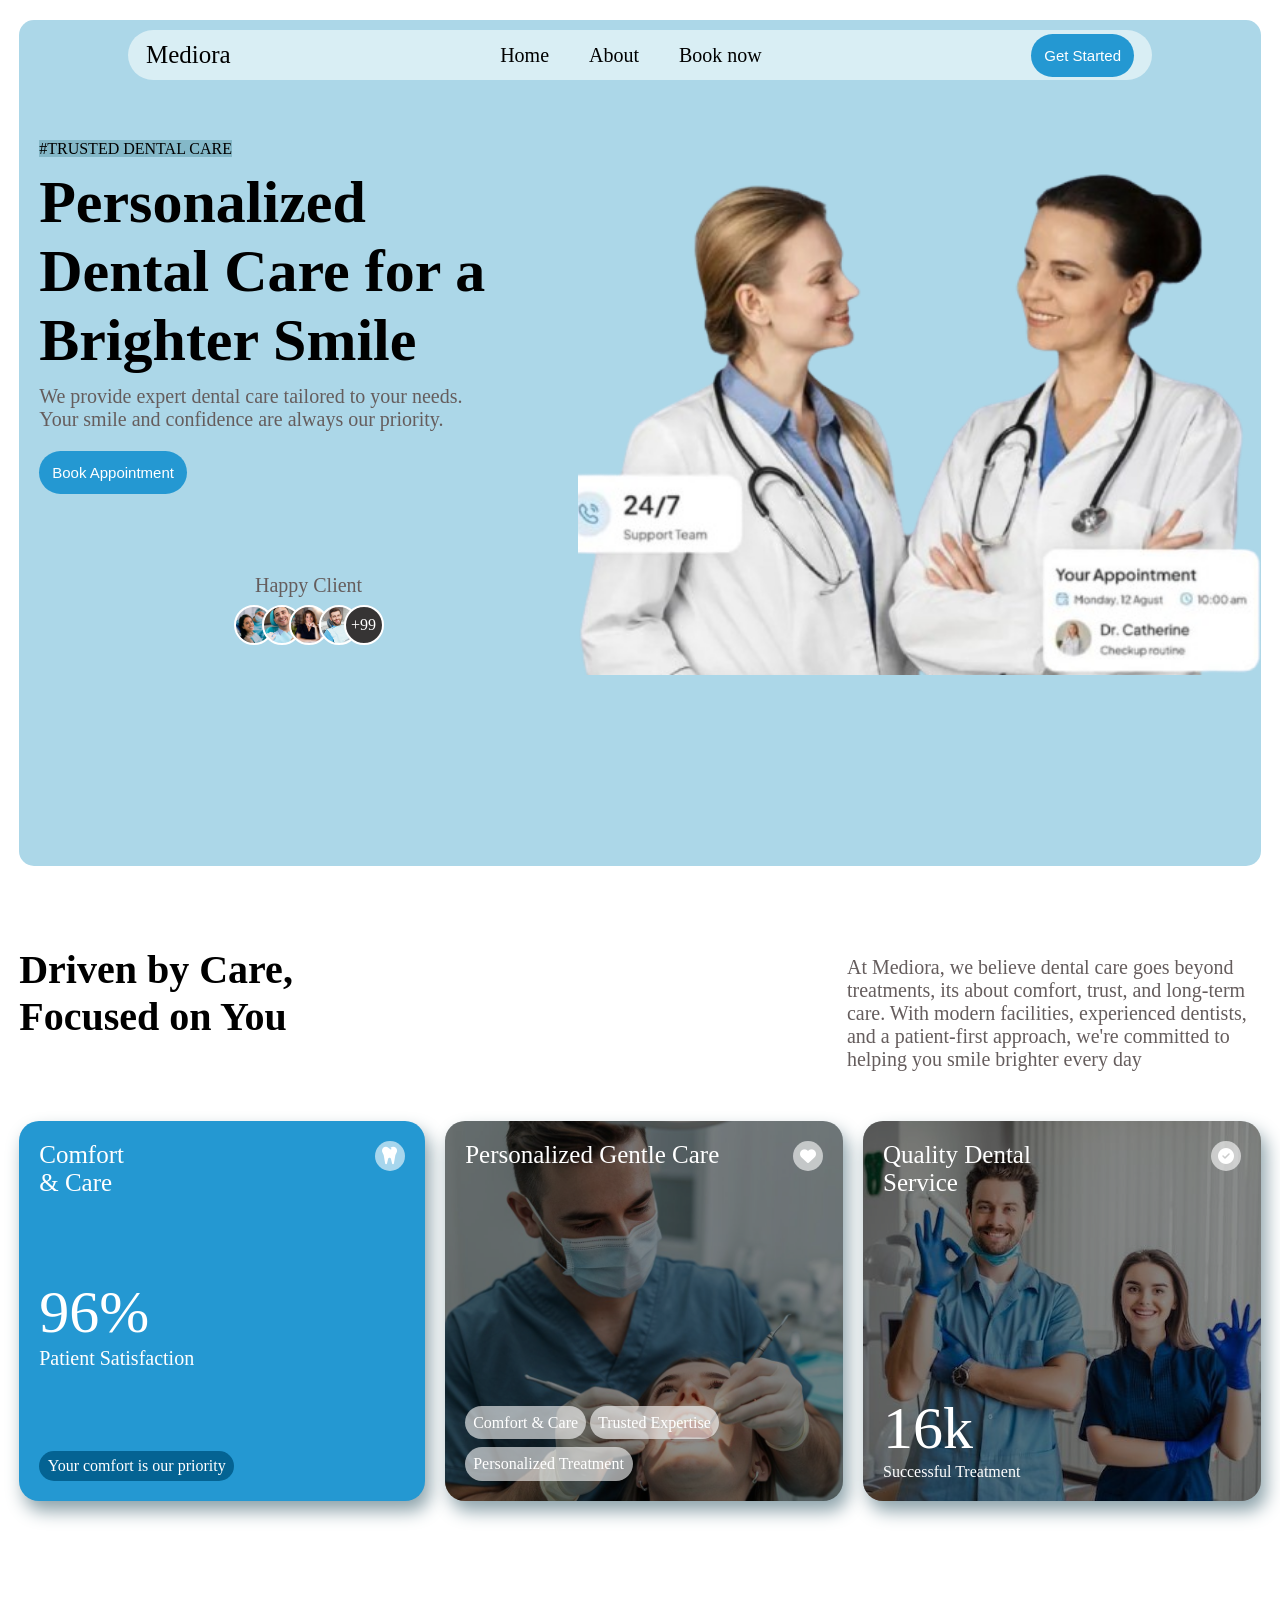
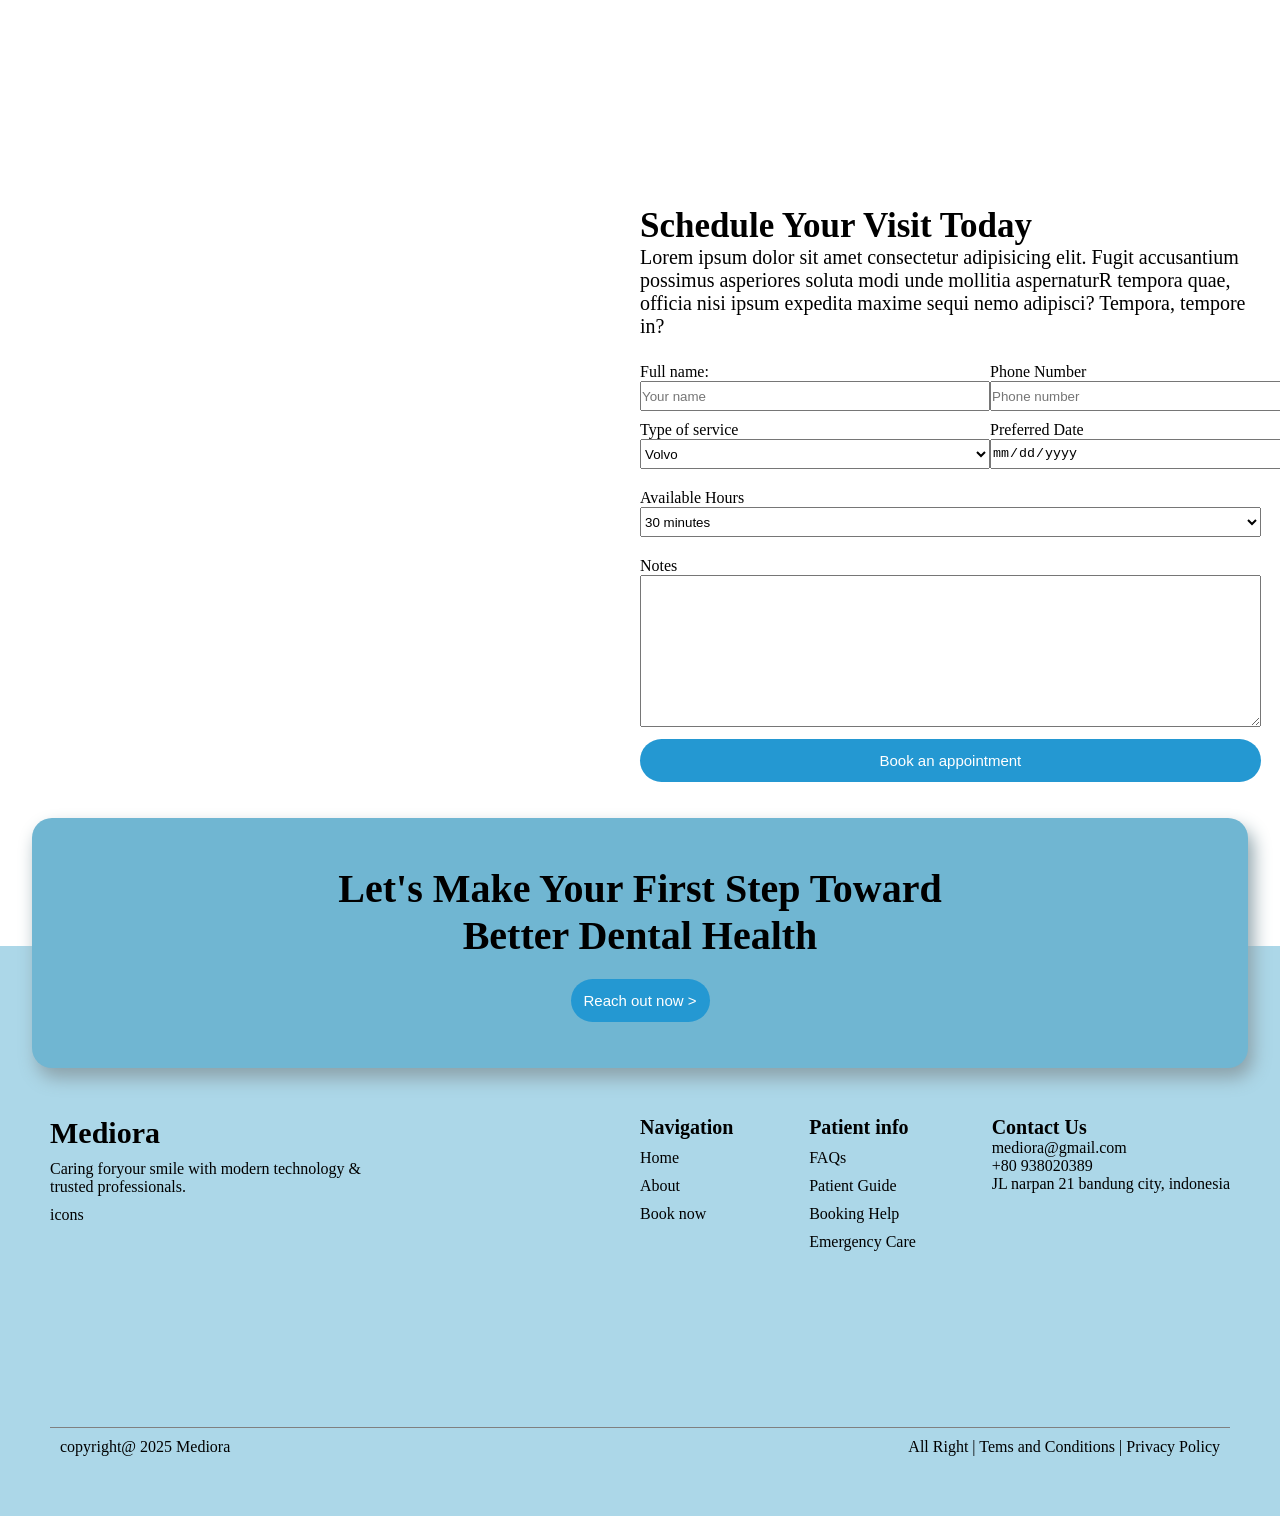
==== commit 02c615a6: "added image to the header" ====
--- a/index.html
+++ b/index.html
@@ -27,7 +27,6 @@
       </nav>
 
       <!-- sidebar -->
-
       <div class="sidebar">
         <i class="fa-solid fa-xmark"></i>
         <div class="container">
@@ -157,9 +156,9 @@
           <h4>Schedule Your Visit Today</h4>
           <p>
             Lorem ipsum dolor sit amet consectetur adipisicing elit. Fugit
-            accusantium possimus asperiores soluta modi unde mollitia aspernatur
-            tempora quae, officia nisi ipsum expedita maxime sequi nemo
-            adipisci? Tempora, tempore in?
+            accusantium possimus asperiores soluta modi unde mollitia
+            aspernaturR tempora quae, officia nisi ipsum expedita maxime sequi
+            nemo adipisci? Tempora, tempore in?
           </p>
         </div>
         <div class="form-container">
--- a/style.css
+++ b/style.css
@@ -45,7 +45,7 @@
   margin: 0;
 }
 
-@media (min-width: 720px) {
+@media (min-width: 960px) {
   #home-bg {
     height: 94vh;
     margin: 20px;
@@ -112,7 +112,6 @@
 nav ul li {
   font-size: 20px;
   margin: 0 20px;
-  text-decoration: none;
 }
 
 nav ul li a {
@@ -141,7 +140,7 @@
   display: none;
 }
 
-@media (min-width: 720px) {
+@media (min-width: 960px) {
   nav .right-side .btn {
     display: -webkit-box;
     display: -ms-flexbox;
@@ -174,7 +173,7 @@
   top: 0;
   right: 0;
   z-index: 10;
-  background-color: #acd7e8;
+  background-color: #8f9da2;
   -webkit-transition: 0.4s ease;
   transition: 0.4s ease;
 }
@@ -226,12 +225,18 @@
 }
 
 @media (min-width: 720px) {
+  header {
+    height: 990px;
+  }
+}
+
+@media (min-width: 960px) {
   header {
     -webkit-box-orient: horizontal;
     -webkit-box-direction: normal;
         -ms-flex-direction: row;
             flex-direction: row;
-    height: 150vh;
+    height: 100vh;
   }
 }
 
@@ -240,9 +245,9 @@
   padding-top: 40px;
 }
 
-@media (min-width: 720px) {
+@media (min-width: 960px) {
   header .hero-left {
-    width: 50%;
+    width: 45%;
     padding-left: 20px;
   }
 }
@@ -262,7 +267,7 @@
           align-items: center;
 }
 
-@media (min-width: 720px) {
+@media (min-width: 960px) {
   header .hero-left .container {
     display: block;
     justify-items: start;
@@ -286,9 +291,22 @@
 @media (min-width: 720px) {
   header .hero-left .container h1 {
     width: 450px;
-    font-size: 60px;
+  }
+}
+
+@media (min-width: 960px) {
+  header .hero-left .container h1 {
+    width: 300px;
+    font-size: 40px;
     margin-top: 10px;
     text-align: start;
+  }
+}
+
+@media (min-width: 1200px) {
+  header .hero-left .container h1 {
+    width: 450px;
+    font-size: 60px;
   }
 }
 
@@ -302,10 +320,15 @@
 
 @media (min-width: 720px) {
   header .hero-left .container .description {
+    font-size: 20px;
+  }
+}
+
+@media (min-width: 960px) {
+  header .hero-left .container .description {
     width: 450px;
     margin-top: 10px;
     text-align: start;
-    font-size: 20px;
   }
 }
 
@@ -334,7 +357,7 @@
           align-items: center;
 }
 
-@media (min-width: 720px) {
+@media (min-width: 960px) {
   header .hero-left .container .box {
     margin-top: 80px;
   }
@@ -356,48 +379,62 @@
 }
 
 header .hero-left .container .box .img-container .img-1 {
+  background-image: url("assets/images/client-img-1.jpg");
   height: 40px;
   width: 40px;
   border-radius: 50px;
-  background-color: white;
+  border: 2px solid white;
+  background-repeat: no-repeat;
+  background-position: center;
+  background-size: cover;
 }
 
 header .hero-left .container .box .img-container .img-2 {
+  background-image: url("assets/images/client-img-2.jpg");
+  background-repeat: no-repeat;
+  background-position: center;
+  background-size: cover;
   height: 40px;
   width: 40px;
   border-radius: 50px;
-  background-color: white;
+  border: 2px solid white;
   position: absolute;
   left: 28px;
-  background-color: aqua;
 }
 
 header .hero-left .container .box .img-container .img-3 {
+  background-image: url("assets/images/client-img-3.jpg");
+  background-repeat: no-repeat;
+  background-position: center;
+  background-size: cover;
   height: 40px;
   width: 40px;
   border-radius: 50px;
-  background-color: white;
+  border: 2px solid white;
   z-index: 1;
   position: absolute;
   left: 55px;
 }
 
 header .hero-left .container .box .img-container .img-4 {
-  z-index: 1;
+  background-image: url("assets/images/client-img-4.jpg");
+  background-repeat: no-repeat;
+  background-position: center;
+  background-size: cover;
   height: 40px;
   width: 40px;
   border-radius: 50px;
-  background-color: white;
+  border: 2px solid white;
+  z-index: 1;
   position: absolute;
   left: 85px;
-  background-color: brown;
 }
 
 header .hero-left .container .box .img-container .img-5 {
   height: 40px;
   width: 40px;
   border-radius: 50px;
-  background-color: white;
+  border: 2px solid white;
   z-index: 1;
   position: absolute;
   left: 110px;
@@ -431,8 +468,20 @@
 
 @media (min-width: 720px) {
   header .hero-right {
-    width: 50%;
-    height: 560px;
+    height: 578px;
+  }
+}
+
+@media (min-width: 960px) {
+  header .hero-right {
+    width: 55%;
+    height: 460px;
+  }
+}
+
+@media (min-width: 1200px) {
+  header .hero-right {
+    height: 575px;
     margin-top: 0;
   }
 }
@@ -448,8 +497,19 @@
 
 @media (min-width: 720px) {
   header .hero-right .img {
+    height: 100%;
+  }
+}
+
+@media (min-width: 960px) {
+  header .hero-right .img {
+    width: 600px;
+  }
+}
+
+@media (min-width: 1200px) {
+  header .hero-right .img {
     width: 100%;
-    height: 100%;
   }
 }
 
@@ -459,7 +519,7 @@
   margin-top: 60px;
 }
 
-@media (min-width: 720px) {
+@media (min-width: 960px) {
   #Section-1 {
     height: 90vh;
   }
@@ -481,7 +541,7 @@
           justify-content: center;
 }
 
-@media (min-width: 720px) {
+@media (min-width: 960px) {
   #Section-1 .top-container {
     -webkit-box-orient: horizontal;
     -webkit-box-direction: normal;
@@ -505,6 +565,11 @@
 @media (min-width: 720px) {
   #Section-1 .top-container .title {
     font-size: 40px;
+  }
+}
+
+@media (min-width: 960px) {
+  #Section-1 .top-container .title {
     text-align: start;
   }
 }
@@ -517,7 +582,7 @@
   color: #655d5d;
 }
 
-@media (min-width: 720px) {
+@media (min-width: 960px) {
   #Section-1 .top-container .description {
     width: 50%;
     margin-top: 10px;
@@ -544,7 +609,7 @@
   gap: 20px;
 }
 
-@media (min-width: 720px) {
+@media (min-width: 960px) {
   #Section-1 .Cards-container {
     -webkit-box-orient: horizontal;
     -webkit-box-direction: normal;
@@ -568,12 +633,21 @@
   -webkit-box-direction: normal;
       -ms-flex-direction: column;
           flex-direction: column;
+  -webkit-box-shadow: 5px 10px 18px #8ca2aa;
+          box-shadow: 5px 10px 18px #8ca2aa;
   -webkit-box-pack: justify;
       -ms-flex-pack: justify;
           justify-content: space-between;
 }
 
 @media (min-width: 720px) {
+  #Section-1 .Cards-container .card-1 {
+    height: 300px;
+    width: 500px;
+  }
+}
+
+@media (min-width: 960px) {
   #Section-1 .Cards-container .card-1 {
     height: 380px;
     width: 500px;
@@ -692,9 +766,18 @@
   -webkit-box-direction: normal;
       -ms-flex-direction: column;
           flex-direction: column;
-}
-
-@media (min-width: 720px) {
+  -webkit-box-shadow: 5px 10px 18px #8ca2aa;
+          box-shadow: 5px 10px 18px #8ca2aa;
+}
+
+@media (min-width: 720px) {
+  #Section-1 .Cards-container .card-2 {
+    height: 300px;
+    width: 500px;
+  }
+}
+
+@media (min-width: 960px) {
   #Section-1 .Cards-container .card-2 {
     height: 380px;
     width: 500px;
@@ -804,9 +887,18 @@
   -webkit-box-direction: normal;
       -ms-flex-direction: column;
           flex-direction: column;
-}
-
-@media (min-width: 720px) {
+  -webkit-box-shadow: 5px 10px 18px #8ca2aa;
+          box-shadow: 5px 10px 18px #8ca2aa;
+}
+
+@media (min-width: 720px) {
+  #Section-1 .Cards-container .card-3 {
+    height: 300px;
+    width: 500px;
+  }
+}
+
+@media (min-width: 960px) {
   #Section-1 .Cards-container .card-3 {
     height: 380px;
     width: 500px;
@@ -914,7 +1006,7 @@
   margin-top: 50px;
 }
 
-@media (min-width: 720px) {
+@media (min-width: 960px) {
   #Section-2 {
     -webkit-box-orient: horizontal;
     -webkit-box-direction: normal;
@@ -924,7 +1016,13 @@
         -ms-flex-pack: justify;
             justify-content: space-between;
     gap: 20px;
-    height: 90vh;
+    height: 680px;
+  }
+}
+
+@media (min-width: 1200px) {
+  #Section-2 {
+    height: 100%;
   }
 }
 
@@ -935,14 +1033,10 @@
   border-radius: 10px;
 }
 
-@media (min-width: 720px) {
+@media (min-width: 960px) {
   #Section-2 .left-container {
     width: 50%;
     height: 560px;
-    -webkit-box-orient: horizontal;
-    -webkit-box-direction: normal;
-        -ms-flex-direction: row;
-            flex-direction: row;
   }
 }
 
@@ -951,7 +1045,7 @@
   height: 100%;
 }
 
-@media (min-width: 720px) {
+@media (min-width: 960px) {
   #Section-2 .left-container iframe {
     width: 730px;
   }
@@ -969,7 +1063,7 @@
           flex-direction: column;
 }
 
-@media (min-width: 720px) {
+@media (min-width: 960px) {
   #Section-2 .right-container {
     width: 50%;
     height: 560px;
@@ -992,7 +1086,7 @@
           align-items: center;
 }
 
-@media (min-width: 720px) {
+@media (min-width: 960px) {
   #Section-2 .right-container .title-container {
     -webkit-box-pack: start;
         -ms-flex-pack: start;
@@ -1021,6 +1115,11 @@
 @media (min-width: 720px) {
   #Section-2 .right-container .title-container p {
     font-size: 20px;
+  }
+}
+
+@media (min-width: 960px) {
+  #Section-2 .right-container .title-container p {
     text-align: start;
   }
 }
@@ -1050,7 +1149,7 @@
           justify-content: space-between;
 }
 
-@media (min-width: 720px) {
+@media (min-width: 1200px) {
   #Section-2 .right-container .form-container .container-1 {
     -webkit-box-orient: horizontal;
     -webkit-box-direction: normal;
@@ -1070,6 +1169,18 @@
 
 @media (min-width: 720px) {
   #Section-2 .right-container .form-container .container-1 input {
+    width: 450px;
+  }
+}
+
+@media (min-width: 960px) {
+  #Section-2 .right-container .form-container .container-1 input {
+    width: 100%;
+  }
+}
+
+@media (min-width: 1200px) {
+  #Section-2 .right-container .form-container .container-1 input {
     width: 350px;
   }
 }
@@ -1088,7 +1199,7 @@
           justify-content: space-between;
 }
 
-@media (min-width: 720px) {
+@media (min-width: 1200px) {
   #Section-2 .right-container .form-container .container-2 {
     -webkit-box-orient: horizontal;
     -webkit-box-direction: normal;
@@ -1104,6 +1215,18 @@
 
 @media (min-width: 720px) {
   #Section-2 .right-container .form-container .container-2 select {
+    width: 450px;
+  }
+}
+
+@media (min-width: 960px) {
+  #Section-2 .right-container .form-container .container-2 select {
+    width: 100%;
+  }
+}
+
+@media (min-width: 1200px) {
+  #Section-2 .right-container .form-container .container-2 select {
     width: 350px;
   }
 }
@@ -1114,6 +1237,18 @@
 }
 
 @media (min-width: 720px) {
+  #Section-2 .right-container .form-container .container-2 input {
+    width: 450px;
+  }
+}
+
+@media (min-width: 960px) {
+  #Section-2 .right-container .form-container .container-2 input {
+    width: 100%;
+  }
+}
+
+@media (min-width: 1200px) {
   #Section-2 .right-container .form-container .container-2 input {
     width: 350px;
   }
@@ -1135,12 +1270,36 @@
   height: 30px;
 }
 
+@media (min-width: 720px) {
+  #Section-2 .right-container .form-container .container-3 select {
+    width: 450px;
+  }
+}
+
+@media (min-width: 960px) {
+  #Section-2 .right-container .form-container .container-3 select {
+    width: 100%;
+  }
+}
+
 #Section-2 .right-container .form-container .container-3 .text-container {
   margin-top: 20px;
 }
 
 #Section-2 .right-container .form-container .container-3 .text-container textarea {
   width: 100%;
+}
+
+@media (min-width: 720px) {
+  #Section-2 .right-container .form-container .container-3 .text-container textarea {
+    width: 450px;
+  }
+}
+
+@media (min-width: 960px) {
+  #Section-2 .right-container .form-container .container-3 .text-container textarea {
+    width: 100%;
+  }
 }
 
 #Section-2 .right-container .form-container .btn-container {
@@ -1154,6 +1313,22 @@
       -ms-flex-pack: center;
           justify-content: center;
   margin-top: 8px;
+}
+
+@media (min-width: 720px) {
+  #Section-2 .right-container .form-container .btn-container {
+    -webkit-box-pack: start;
+        -ms-flex-pack: start;
+            justify-content: start;
+  }
+}
+
+@media (min-width: 960px) {
+  #Section-2 .right-container .form-container .btn-container {
+    -webkit-box-pack: center;
+        -ms-flex-pack: center;
+            justify-content: center;
+  }
 }
 
 #Section-2 .right-container .form-container .btn-container button {
@@ -1165,6 +1340,18 @@
   border: none;
   padding: 13px;
   font-size: 15px;
+}
+
+@media (min-width: 720px) {
+  #Section-2 .right-container .form-container .btn-container button {
+    width: 450px;
+  }
+}
+
+@media (min-width: 960px) {
+  #Section-2 .right-container .form-container .btn-container button {
+    width: 100%;
+  }
 }
 
 .footer {
@@ -1283,7 +1470,7 @@
           align-items: center;
 }
 
-@media (min-width: 720px) {
+@media (min-width: 960px) {
   .footer .main-container .content {
     height: 300px;
     margin-top: 120px;
@@ -1317,7 +1504,7 @@
           align-items: center;
 }
 
-@media (min-width: 720px) {
+@media (min-width: 960px) {
   .footer .main-container .content .left-container {
     width: 50%;
     -webkit-box-pack: start;
@@ -1338,7 +1525,7 @@
   text-align: center;
 }
 
-@media (min-width: 720px) {
+@media (min-width: 960px) {
   .footer .main-container .content .left-container p {
     text-align: start;
   }
@@ -1354,14 +1541,17 @@
   display: grid;
   -ms-grid-columns: auto auto;
       grid-template-columns: auto auto;
-  -webkit-box-pack: justify;
-      -ms-flex-pack: justify;
-          justify-content: space-between;
-}
-
-@media (min-width: 720px) {
+  -webkit-box-pack: space-evenly;
+      -ms-flex-pack: space-evenly;
+          justify-content: space-evenly;
+  margin-top: 20px;
+  gap: 50px;
+}
+
+@media (min-width: 960px) {
   .footer .main-container .content .right-container {
     width: 50%;
+    margin-top: 0;
     -webkit-box-pack: justify;
         -ms-flex-pack: justify;
             justify-content: space-between;
@@ -1383,6 +1573,11 @@
 
 .footer .main-container .content .right-container .navigation h5 {
   font-size: 20px;
+}
+
+.footer .main-container .content .right-container .navigation a {
+  color: black;
+  text-decoration: none;
 }
 
 .footer .main-container .content .right-container .info {
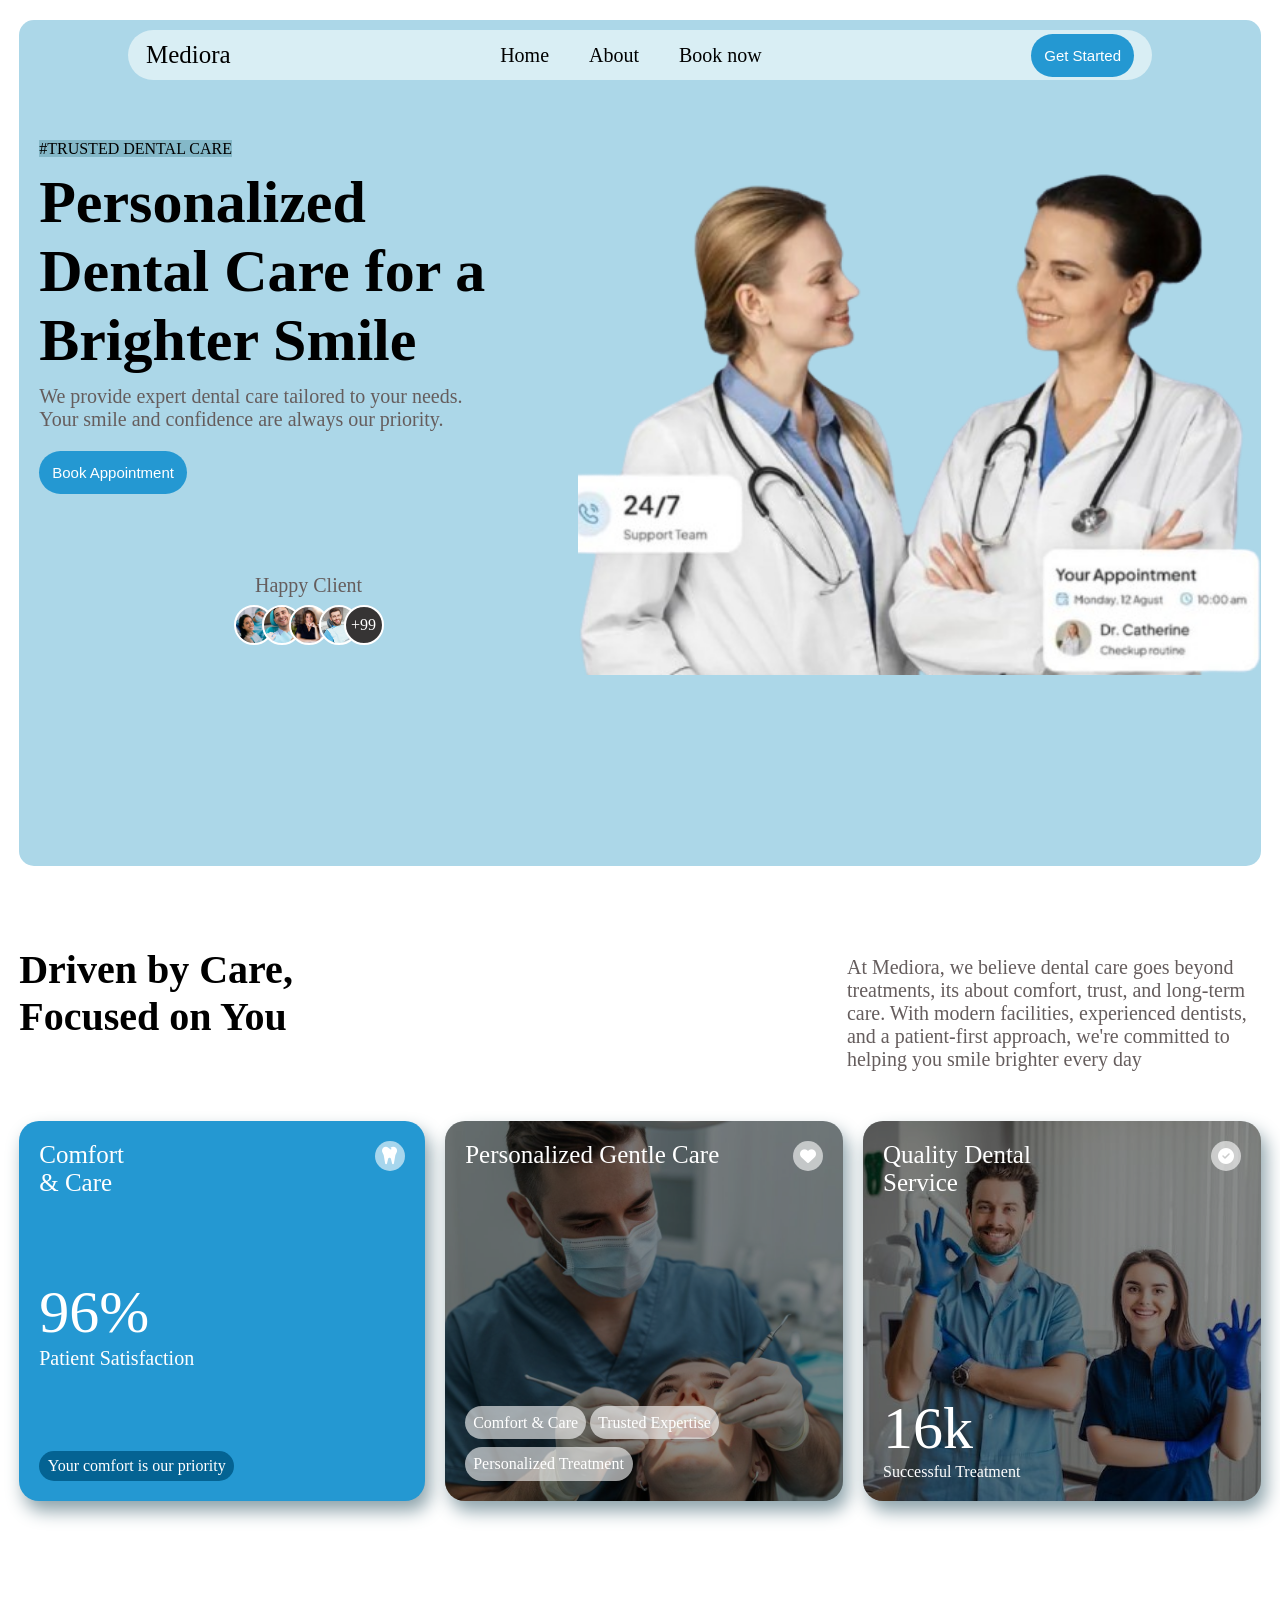
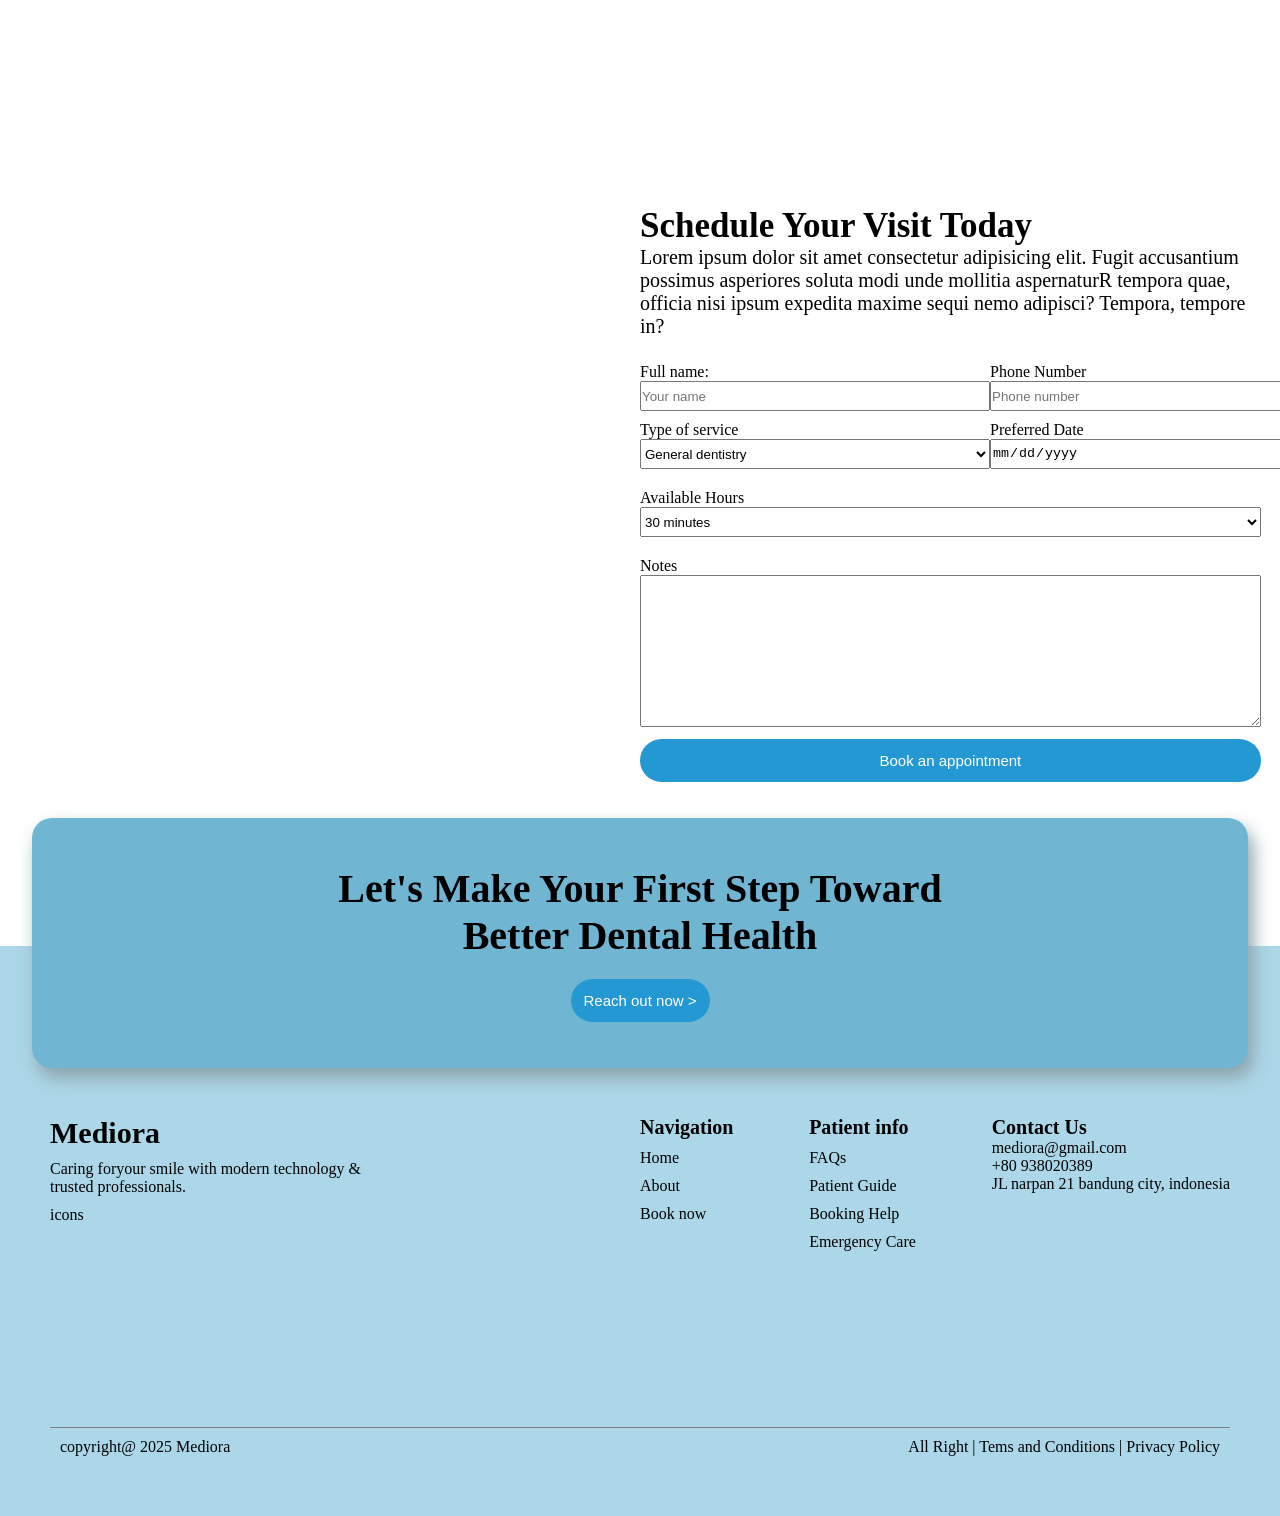
==== commit 039da2c3: "make some correction on the form container and also add eventlistner to the button" ====
--- a/index.html
+++ b/index.html
@@ -12,7 +12,7 @@
   </head>
   <body>
     <div id="home-bg">
-      <!-- Navbar -->
+      <!--------- Navbar ----------->
       <nav>
         <div class="logoName">Mediora</div>
         <ul>
@@ -26,7 +26,7 @@
         </div>
       </nav>
 
-      <!-- sidebar -->
+      <!--------- sidebar ----------->
       <div class="sidebar">
         <i class="fa-solid fa-xmark"></i>
         <div class="container">
@@ -36,7 +36,7 @@
         </div>
       </div>
 
-      <!-- Hero Section -->
+      <!--------- Hero Section  ----------->
       <header>
         <!-- Hero-left  -->
         <div class="hero-left">
@@ -70,7 +70,7 @@
       </header>
     </div>
 
-    <!-- Section-1 -->
+    <!--------- Section-1  ----------->
     <section id="Section-1">
       <div class="top-container">
         <h2 class="title">
@@ -138,7 +138,7 @@
       </div>
     </section>
 
-    <!-- Section-2 -->
+    <!--------- Section-2  ----------->
     <section id="Section-2">
       <div class="left-container">
         <iframe
@@ -174,23 +174,23 @@
                 /><br />
               </div>
               <div>
-                <label for="number">Phone Number</label><br />
+                <label for="phone">Phone Number</label><br />
                 <input
-                  type="number"
-                  id="number"
-                  name="number"
+                  type="tel"
+                  name="phone"
+                  id="phone"
                   placeholder="Phone number"
                 /><br />
               </div>
             </div>
             <div class="container-2">
               <div>
-                <label for="type" id="service">Type of service</label> <br />
-                <select id="type" name="service">
-                  <option value="volvo">Volvo</option>
-                  <option value="saab">Saab</option>
-                  <option value="fiat">Fiat</option>
-                  <option value="audi">Audi</option></select
+                <label for="type">Type of service</label> <br />
+                <select id="type" name="service3">
+                  <option value="volvo">General dentistry</option>
+                  <option value="saab">Teeth Whitening</option>
+                  <option value="fiat">Endodontics</option>
+                  <option value="audi">Other</option></select
                 ><br />
               </div>
               <div>
@@ -216,6 +216,7 @@
               <div class="text-container">
                 <label for="note">Notes</label><br />
                 <textarea
+                  id="note"
                   name="message"
                   rows="10"
                   cols="30"
@@ -225,7 +226,7 @@
               </div>
             </div>
             <div class="btn-container">
-              <button>Book an appointment</button>
+              <button class="bookingBtn">Book an appointment</button>
             </div>
           </form>
         </div>
@@ -233,7 +234,7 @@
     </section>
 
     <!--------- Footer ----------->
-    <div class="footer">
+    <footer>
       <div class="overlay-container">
         <!-- <div> -->
         <h4>
@@ -283,9 +284,9 @@
           </div>
         </div>
       </div>
-    </div>
+    </footer>
+
     <!-- Scripts -->
-
     <script src="/index.js"></script>
   </body>
 </html>
--- a/style.css
+++ b/style.css
@@ -1354,7 +1354,7 @@
   }
 }
 
-.footer {
+footer {
   height: 810px;
   width: 100%;
   margin-top: 50px;
@@ -1375,12 +1375,12 @@
 }
 
 @media (min-width: 720px) {
-  .footer {
+  footer {
     height: 700px;
   }
 }
 
-.footer .overlay-container {
+footer .overlay-container {
   height: 250px;
   width: 95%;
   position: absolute;
@@ -1405,18 +1405,18 @@
           box-shadow: 5px 10px 18px #8ca2aa;
 }
 
-.footer .overlay-container h4 {
+footer .overlay-container h4 {
   font-size: 25px;
   text-align: center;
 }
 
 @media (min-width: 720px) {
-  .footer .overlay-container h4 {
+  footer .overlay-container h4 {
     font-size: 40px;
   }
 }
 
-.footer .overlay-container button {
+footer .overlay-container button {
   margin-top: 20px;
   background-color: #2498d2;
   color: white;
@@ -1427,7 +1427,7 @@
   font-size: 15px;
 }
 
-.footer .main-container {
+footer .main-container {
   height: 700px;
   width: 100%;
   padding: 10px;
@@ -1445,13 +1445,13 @@
 }
 
 @media (min-width: 720px) {
-  .footer .main-container {
+  footer .main-container {
     height: 570px;
     padding: 50px;
   }
 }
 
-.footer .main-container .content {
+footer .main-container .content {
   height: 420px;
   width: auto;
   margin-top: 170px;
@@ -1471,7 +1471,7 @@
 }
 
 @media (min-width: 960px) {
-  .footer .main-container .content {
+  footer .main-container .content {
     height: 300px;
     margin-top: 120px;
     -webkit-box-align: start;
@@ -1487,7 +1487,7 @@
   }
 }
 
-.footer .main-container .content .left-container {
+footer .main-container .content .left-container {
   width: 100%;
   display: -webkit-box;
   display: -ms-flexbox;
@@ -1505,7 +1505,7 @@
 }
 
 @media (min-width: 960px) {
-  .footer .main-container .content .left-container {
+  footer .main-container .content .left-container {
     width: 50%;
     -webkit-box-pack: start;
         -ms-flex-pack: start;
@@ -1516,26 +1516,26 @@
   }
 }
 
-.footer .main-container .content .left-container h5 {
+footer .main-container .content .left-container h5 {
   font-size: 30px;
 }
 
-.footer .main-container .content .left-container p {
+footer .main-container .content .left-container p {
   margin-top: 10px;
   text-align: center;
 }
 
 @media (min-width: 960px) {
-  .footer .main-container .content .left-container p {
+  footer .main-container .content .left-container p {
     text-align: start;
   }
 }
 
-.footer .main-container .content .left-container .social-icons {
+footer .main-container .content .left-container .social-icons {
   margin-top: 10px;
 }
 
-.footer .main-container .content .right-container {
+footer .main-container .content .right-container {
   width: 100%;
   display: -ms-grid;
   display: grid;
@@ -1549,7 +1549,7 @@
 }
 
 @media (min-width: 960px) {
-  .footer .main-container .content .right-container {
+  footer .main-container .content .right-container {
     width: 50%;
     margin-top: 0;
     -webkit-box-pack: justify;
@@ -1560,7 +1560,7 @@
   }
 }
 
-.footer .main-container .content .right-container .navigation {
+footer .main-container .content .right-container .navigation {
   display: -webkit-box;
   display: -ms-flexbox;
   display: flex;
@@ -1571,16 +1571,16 @@
   gap: 10px;
 }
 
-.footer .main-container .content .right-container .navigation h5 {
+footer .main-container .content .right-container .navigation h5 {
   font-size: 20px;
 }
 
-.footer .main-container .content .right-container .navigation a {
+footer .main-container .content .right-container .navigation a {
   color: black;
   text-decoration: none;
 }
 
-.footer .main-container .content .right-container .info {
+footer .main-container .content .right-container .info {
   display: -webkit-box;
   display: -ms-flexbox;
   display: flex;
@@ -1591,11 +1591,11 @@
   gap: 10px;
 }
 
-.footer .main-container .content .right-container .info h5 {
+footer .main-container .content .right-container .info h5 {
   font-size: 20px;
 }
 
-.footer .main-container .content .right-container .contact {
+footer .main-container .content .right-container .contact {
   -ms-grid-column: 1;
   -ms-grid-column-span: 2;
   grid-column: 1 / span 2;
@@ -1604,18 +1604,18 @@
 }
 
 @media (min-width: 720px) {
-  .footer .main-container .content .right-container .contact {
+  footer .main-container .content .right-container .contact {
     -ms-grid-column: 3;
     grid-column: 3;
     text-align: start;
   }
 }
 
-.footer .main-container .content .right-container .contact h5 {
+footer .main-container .content .right-container .contact h5 {
   font-size: 20px;
 }
 
-.footer .main-container .bottom {
+footer .main-container .bottom {
   margin-top: 20px;
   padding: 10px;
   display: -webkit-box;
@@ -1635,7 +1635,7 @@
 }
 
 @media (min-width: 720px) {
-  .footer .main-container .bottom {
+  footer .main-container .bottom {
     -webkit-box-pack: justify;
         -ms-flex-pack: justify;
             justify-content: space-between;
